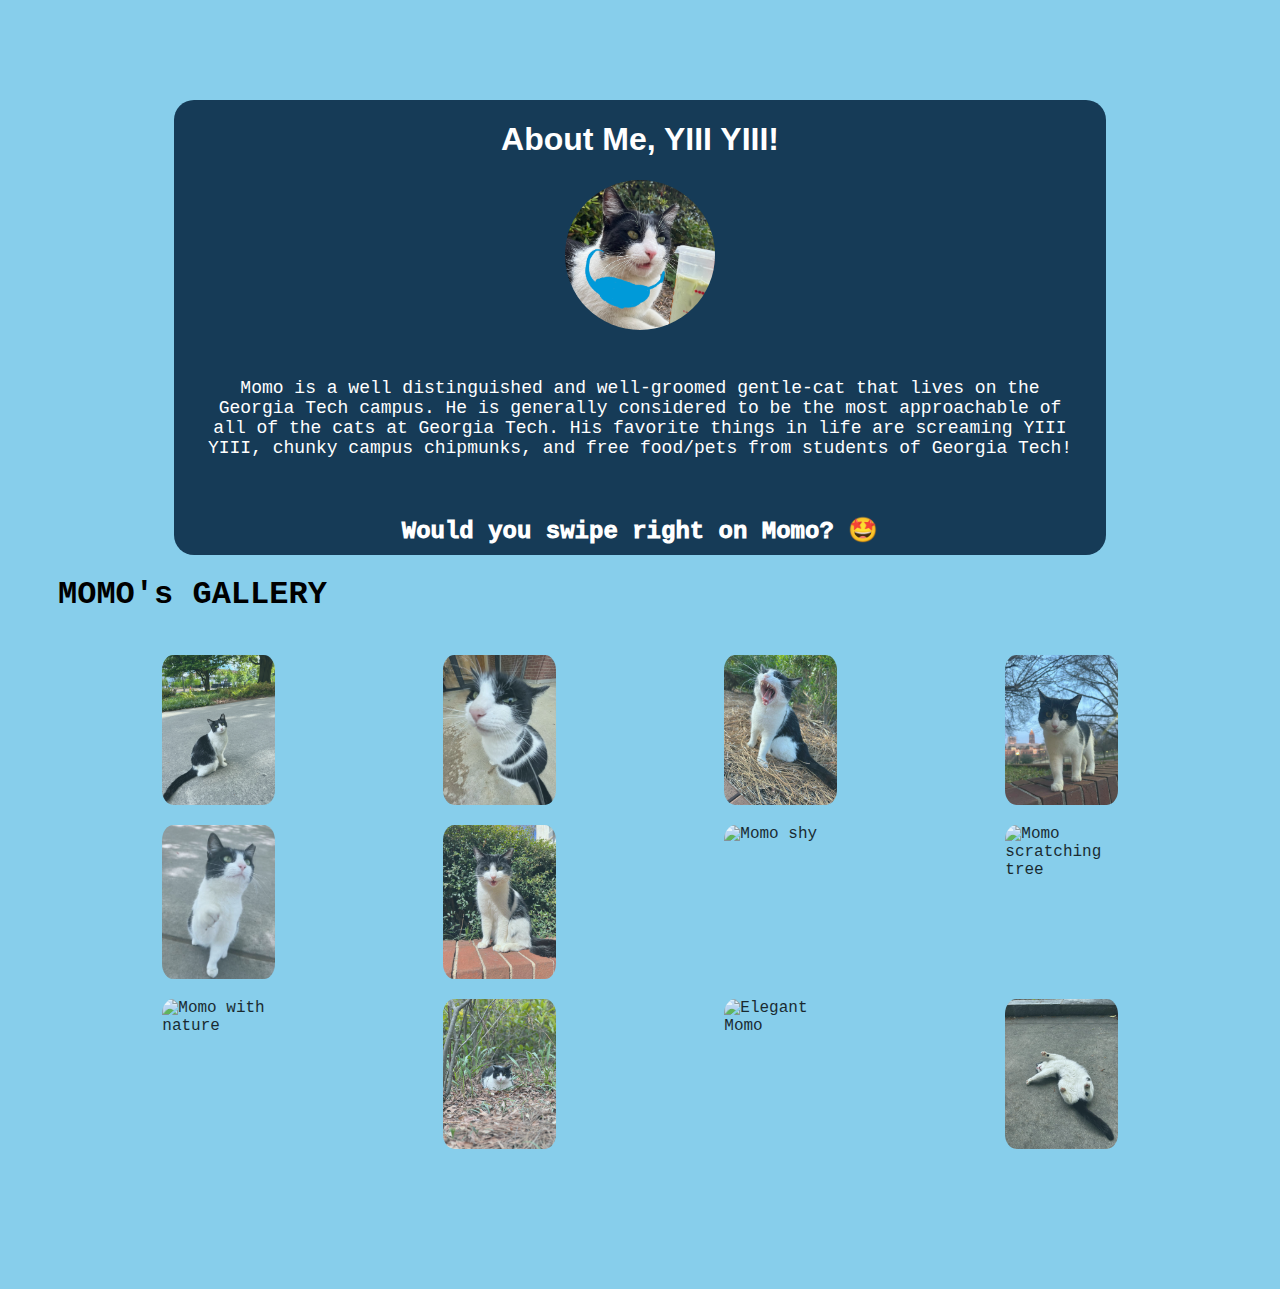
==== src/App.html @ 6ef52d29 "First version" ====
<!DOCTYPE html>
<html>
  <head>
    <meta charset="utf-8" />
    <meta http-equiv="X-UA-Compatible" content="IE=edge" />
    <title>Momo Gallery + Dating Profile</title>
    <meta name="viewport" content="width=device-width, initial-scale=1" />
    <link rel="stylesheet" type="text/css" media="screen" href="style.css" />
    <script src="script.js"></script>
  </head>

  <body>
    <div class="container">
      <div class="profile">
        <div class="header">
          <h1>About Me, YIII YIII!</h1>
          <img src="../pictures/dunkin_momo.jpg" alt="" />
        </div>

        <p>
          Momo is a well distinguished and well-groomed gentle-cat that lives on
          the Georgia Tech campus. He is generally considered to be the most
          approachable of all of the cats at Georgia Tech. His favorite things
          in life are screaming YIII YIII, chunky campus chipmunks, and free
          food/pets from students of Georgia Tech!
        </p>
        <!--         <h5>(FYI, YIII YIII is what Momo sounds like when he screams)</h5> -->
        <span>Would you swipe right on Momo? 🤩</span>
      </div>

      <h1>MOMO's GALLERY</h1>

      <!-- The grid: four columns -->
      <div class="imageContainer">
        <div class="row" id="imageContainerRow1"></div>
        <div class="row" id="imageContainerRow2"></div>
        <div class="row" id="imageContainerRow3"></div>
      </div>
      <!-- The expanding image container -->
      <div class="expandedImgContainer">
        <!-- Close the image -->
        <span onclick="this.parentElement.style.display='none'" class="closebtn"
          >&times;</span
        >

        <!-- Expanded image -->
        <img id="expandedImg" />
      </div>
    </div>
  </body>
</html>

<!--         <div class="column">
          <img
            src="../pictures/dunkin_momo.jpg"
            alt="Dunkin momo"
            onclick="myFunction(this);"
          />
        </div>
        <div class="column">
          <img
            src="../pictures/Side eye.PNG"
            alt="Side eye"
            onclick="myFunction(this);"
          />
        </div>
        <div class="column">
          <img
            src="../pictures/Big yawn.JPG"
            alt="Big yawn"
            onclick="myFunction(this);"
          />
        </div>
        <div class="column">
          <img
            src="../pictures/Doll.JPG"
            alt="Doll face"
            onclick="myFunction(this);"
          />
        </div> -->
---- src/style.css ----
body {
  /*   margin: 0; */
  height: 100%;
  background-repeat: no-repeat;
  background-color: #87ceeb;
}
/*helloo o HHSJKFA*/
.profile {
  display: flex;
  background-color: #163b57;
  border-radius: 20px;
  align-items: center;
  flex-direction: column;
  /*   max-width: fit-content; */
  margin-left: auto;
  margin-right: auto;
  width: 80%;
}

.header {
  width: 100%;
  padding-left: 20px;
  padding-right: 20px;
  display: flex;
  flex-direction: column;
  align-items: center;
}

.profile h1 {
  font-family: "Tahoma", sans-serif;
  color: white;
  text-align: center;
}

.profile img {
  width: 150px;
  height: 150px;
  border-radius: 50%;
  margin-left: 0%;
}

.profile p {
  display: flex;
  text-align: center;
  padding: 30px;
  /*   font-family: "Courier New", Courier, monospace; */
  /*   font-family: "Monoton" */
  font-size: 18px;
  color: white;
}

.profile span {
  color: white;
  font-size: 24px;
  font-weight: 1000;
  /*   padding-bottom: 10px; */
  padding: 10px;
  text-align: center;
}

.container {
  display: flex;
  flex-direction: column;
  margin: auto;
  margin-top: 100px;
  margin-bottom: 100px;
  margin-left: 50px;
  margin-right: 50px;
  font-family: "Courier New", Courier, monospace;
}

/* The grid: Four equal columns that floats next to each other */
.column {
  display: flex;
  justify-content: center;
  width: 25%;
  /*   padding: 10px; */
}

/* Style the images inside the grid */
.column img {
  width: 40%;

  opacity: 0.8;
  cursor: pointer;
  border-radius: 10%;
}

.column img:hover {
  opacity: 1;
}

/* Clear floats after the columns */
.row:after {
  content: "";
  display: table;
  clear: both;
}

.row {
  margin-bottom: 20px;
  display: flex;
  justify-content: center;
}

.imageContainer {
  padding: 20px;
  flex-direction: column;
  align-items: center;
}

/* Closable button inside the image */
.closebtn {
  position: absolute;
  right: 22%;
  color: white;
  font-size: 50px;
  cursor: pointer;
}

.expandedImgContainer #expandedImg {
  width: 60%;
  display: block;
  margin: auto;
}

.expandedImgContainer {
  position: relative;
  text-align: center;
  margin: 20px;
  display: none;
}
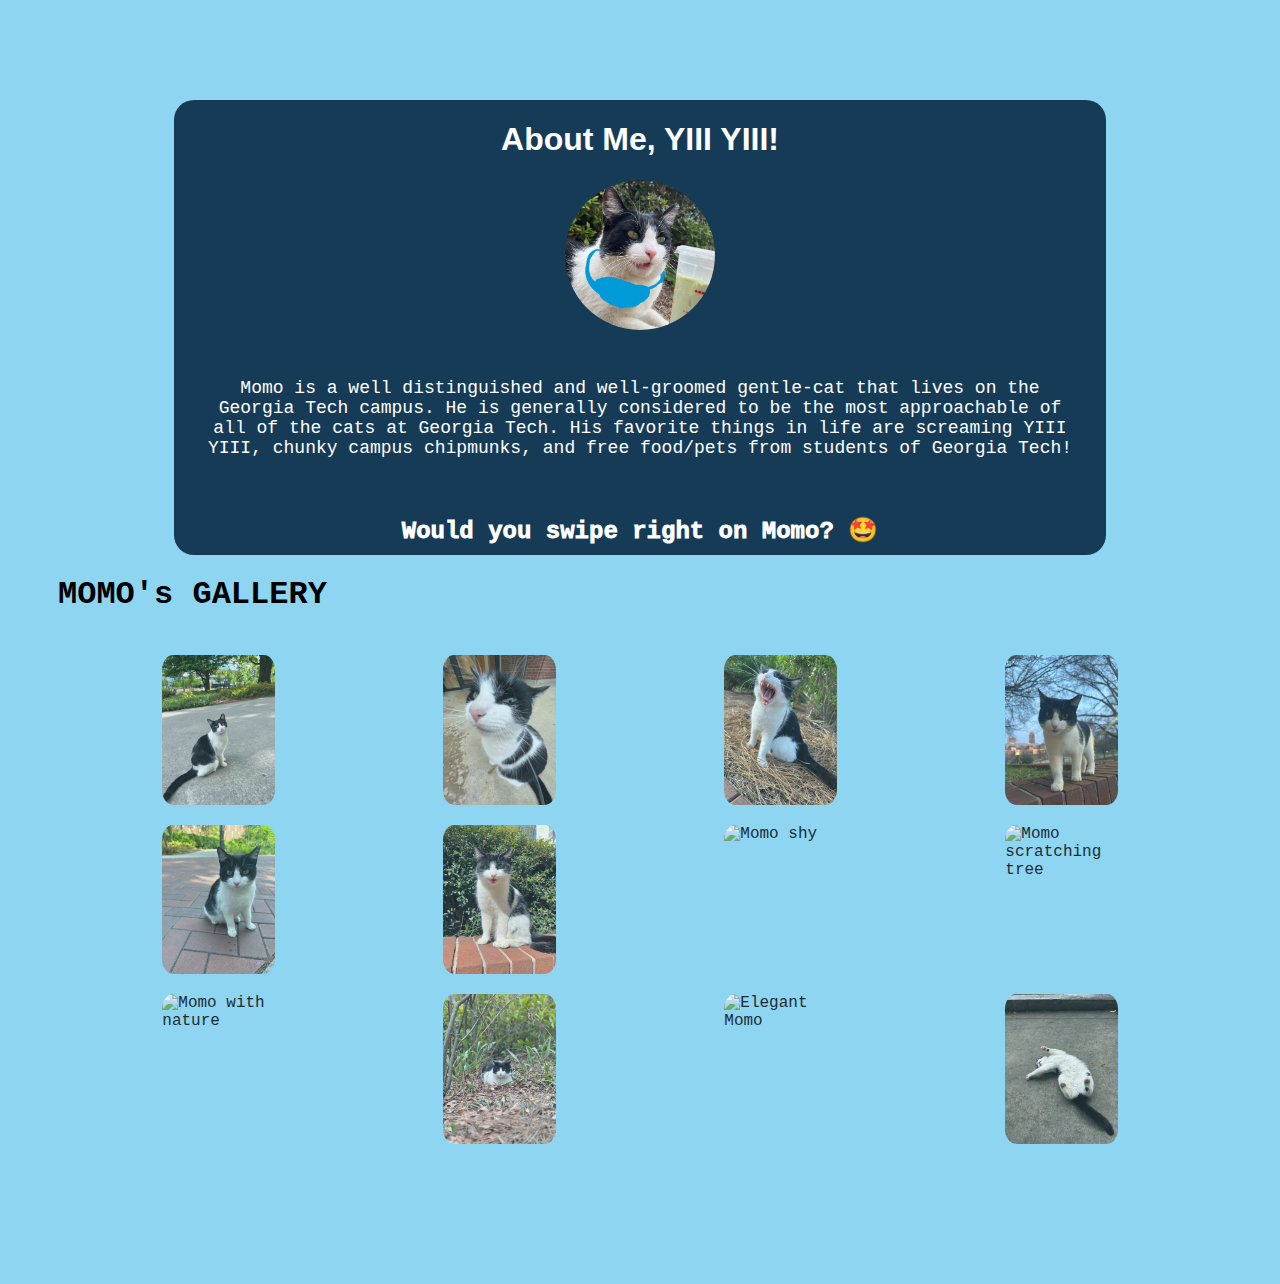
==== commit b46f4c71: "finalized v1" ====
--- a/src/App.html
+++ b/src/App.html
@@ -45,36 +45,9 @@
 
         <!-- Expanded image -->
         <img id="expandedImg" />
+        <a class="prev" onclick="prevImage()">&#10094;</a>
+        <a class="next" onclick="nextImage()">&#10095;</a>
       </div>
     </div>
   </body>
 </html>
-
-<!--         <div class="column">
-          <img
-            src="../pictures/dunkin_momo.jpg"
-            alt="Dunkin momo"
-            onclick="myFunction(this);"
-          />
-        </div>
-        <div class="column">
-          <img
-            src="../pictures/Side eye.PNG"
-            alt="Side eye"
-            onclick="myFunction(this);"
-          />
-        </div>
-        <div class="column">
-          <img
-            src="../pictures/Big yawn.JPG"
-            alt="Big yawn"
-            onclick="myFunction(this);"
-          />
-        </div>
-        <div class="column">
-          <img
-            src="../pictures/Doll.JPG"
-            alt="Doll face"
-            onclick="myFunction(this);"
-          />
-        </div> -->
--- a/src/style.css
+++ b/src/style.css
@@ -2,9 +2,10 @@
   /*   margin: 0; */
   height: 100%;
   background-repeat: no-repeat;
-  background-color: #87ceeb;
+  /*   background-color: #87ceeb; */
+  background-color: #8ed5f1;
 }
-/*helloo o HHSJKFA*/
+
 .profile {
   display: flex;
   background-color: #163b57;
@@ -109,19 +110,19 @@
   align-items: center;
 }
 
-/* Closable button inside the image */
 .closebtn {
   position: absolute;
-  right: 22%;
+  right: 29%;
   color: white;
   font-size: 50px;
   cursor: pointer;
 }
 
 .expandedImgContainer #expandedImg {
-  width: 60%;
+  width: 45%;
   display: block;
   margin: auto;
+  border-radius: 5%;
 }
 
 .expandedImgContainer {
@@ -130,3 +131,22 @@
   margin: 20px;
   display: none;
 }
+
+.prev,
+.next {
+  position: absolute;
+  top: 40%;
+  /*   transform: translateY(-50%); */
+  color: white;
+  font-size: 50px;
+  cursor: pointer;
+  user-select: none;
+}
+
+.prev {
+  left: 12%;
+}
+
+.next {
+  right: 12%;
+}
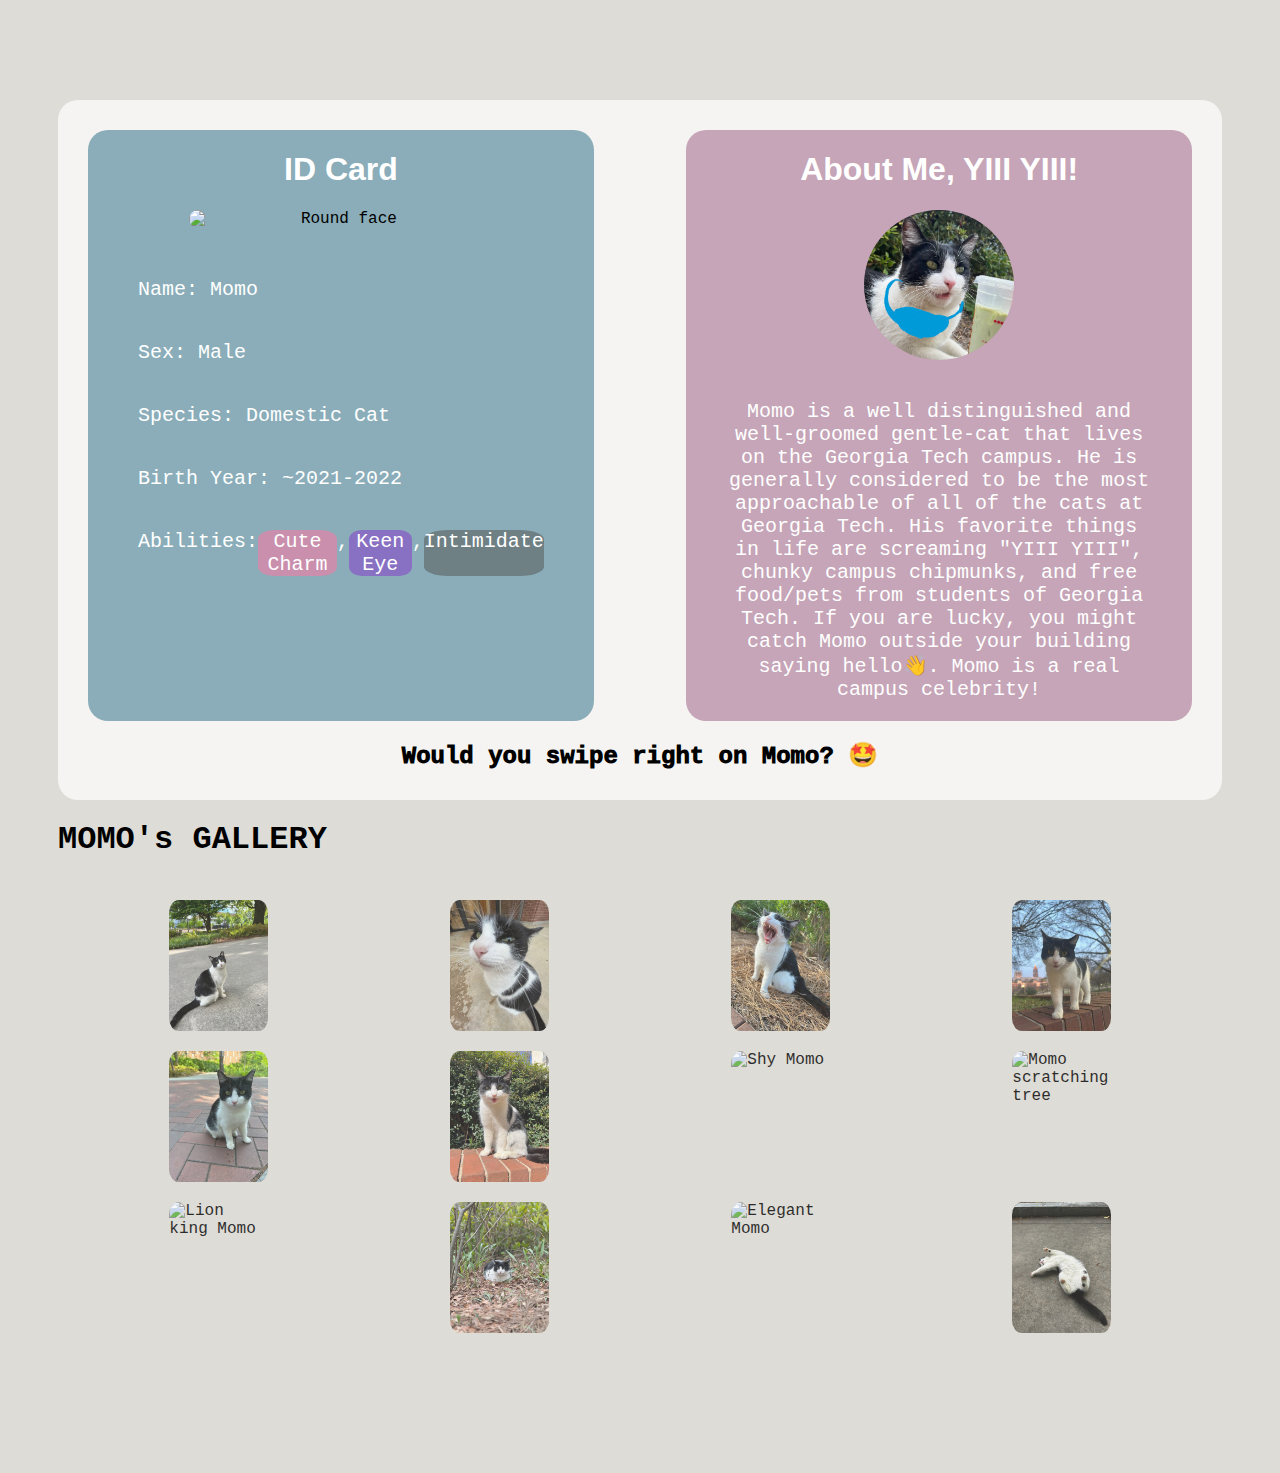
==== commit 681ba941: "added a second card" ====
--- a/src/App.html
+++ b/src/App.html
@@ -12,20 +12,43 @@
   <body>
     <div class="container">
       <div class="profile">
-        <div class="header">
-          <h1>About Me, YIII YIII!</h1>
-          <img src="../pictures/dunkin_momo.jpg" alt="" />
+        <div class="cards">
+          <div class="card2">
+            <div class="header">
+              <h1>ID Card</h1>
+              <img src="../pictures/Momomon.PNG" alt="Round face" />
+            </div>
+            <div class="idCard">
+              <p>Name: Momo</p>
+              <p>Sex: Male</p>
+              <p>Species: Domestic Cat</p>
+              <p>Birth Year: ~2021-2022</p>
+              <p>
+                Abilities:
+                <span class="cuteCharm"> Cute Charm</span>,
+                <span class="keenEye"> Keen Eye</span>,
+                <span class="intimidate"> Intimidate </span>
+              </p>
+            </div>
+          </div>
+          <div class="card1">
+            <div class="header">
+              <h1>About Me, YIII YIII!</h1>
+              <img src="../pictures/dunkin_momo.jpg" alt="" />
+            </div>
+
+            <p>
+              Momo is a well distinguished and well-groomed gentle-cat that
+              lives on the Georgia Tech campus. He is generally considered to be
+              the most approachable of all of the cats at Georgia Tech. His
+              favorite things in life are screaming "YIII YIII", chunky campus
+              chipmunks, and free food/pets from students of Georgia Tech. If
+              you are lucky, you might catch Momo outside your building saying
+              hello👋. Momo is a real campus celebrity!
+            </p>
+          </div>
         </div>
-
-        <p>
-          Momo is a well distinguished and well-groomed gentle-cat that lives on
-          the Georgia Tech campus. He is generally considered to be the most
-          approachable of all of the cats at Georgia Tech. His favorite things
-          in life are screaming YIII YIII, chunky campus chipmunks, and free
-          food/pets from students of Georgia Tech!
-        </p>
-        <!--         <h5>(FYI, YIII YIII is what Momo sounds like when he screams)</h5> -->
-        <span>Would you swipe right on Momo? 🤩</span>
+        <span class="swipe">Would you swipe right on Momo? 🤩</span>
       </div>
 
       <h1>MOMO's GALLERY</h1>
--- a/src/style.css
+++ b/src/style.css
@@ -3,28 +3,45 @@
   height: 100%;
   background-repeat: no-repeat;
   /*   background-color: #87ceeb; */
-  background-color: #8ed5f1;
+  background-color: rgb(222, 220, 214);
 }
 
 .profile {
   display: flex;
-  background-color: #163b57;
+  flex-direction: column;
+  background-color: #ffffffb0;
+  padding: 20px;
   border-radius: 20px;
   align-items: center;
-  flex-direction: column;
-  /*   max-width: fit-content; */
-  margin-left: auto;
-  margin-right: auto;
-  width: 80%;
+}
+
+.cards {
+  display: flex;
+  justify-content: space-between;
+  width: 100%;
+}
+
+.card1,
+.card2 {
+  width: 45%;
+  margin: 10px;
+  border-radius: 20px;
+}
+
+.card1 {
+  background-color: rgb(197, 165, 183);
+}
+
+.card2 {
+  background-color: #709baacd;
 }
 
 .header {
   width: 100%;
-  padding-left: 20px;
-  padding-right: 20px;
   display: flex;
   flex-direction: column;
   align-items: center;
+  text-align: center;
 }
 
 .profile h1 {
@@ -33,25 +50,61 @@
   text-align: center;
 }
 
-.profile img {
+.card1 img {
   width: 150px;
   height: 150px;
   border-radius: 50%;
   margin-left: 0%;
 }
 
+.card2 img {
+  width: 60%;
+  border-radius: 20px;
+}
+
+.idCard p {
+  font-weight: 500;
+}
+
+.idCard {
+  width: 100%;
+  padding: 10px;
+  box-sizing: border-box;
+  overflow: hidden;
+  white-space: normal;
+}
+
 .profile p {
   display: flex;
   text-align: center;
-  padding: 30px;
-  /*   font-family: "Courier New", Courier, monospace; */
-  /*   font-family: "Monoton" */
-  font-size: 18px;
-  color: white;
-}
-
-.profile span {
-  color: white;
+  padding-left: 40px;
+  padding-right: 40px;
+  padding-top: 20px;
+  font-size: 20px;
+  color: white;
+}
+
+.cuteCharm,
+.intimidate,
+.keenEye {
+  max-width: 100%;
+  border-radius: 20%;
+}
+
+.cuteCharm {
+  background-color: rgba(249, 120, 165, 0.572);
+}
+
+.intimidate {
+  background-color: rgba(87, 87, 87, 0.52);
+}
+
+.keenEye {
+  background-color: rgba(135, 59, 202, 0.529);
+}
+
+.swipe {
+  color: black;
   font-size: 24px;
   font-weight: 1000;
   /*   padding-bottom: 10px; */
@@ -80,7 +133,7 @@
 
 /* Style the images inside the grid */
 .column img {
-  width: 40%;
+  width: 35%;
 
   opacity: 0.8;
   cursor: pointer;
@@ -144,9 +197,29 @@
 }
 
 .prev {
-  left: 12%;
+  left: 20%;
 }
 
 .next {
-  right: 12%;
-}
+  right: 20%;
+}
+
+.previewContainer {
+  position: relative;
+  width: 50%;
+  max-width: 300px;
+}
+
+/* the overlay effect */
+.overlay {
+  opacity: 0;
+  position: absolute;
+  transition: 0.5s ease;
+  background: rgba(0, 0, 0, 0.5);
+  color: white;
+}
+
+/* When you mouse over the container, fade in the overlay title */
+.column img:hover + .overlay {
+  opacity: 1;
+}
